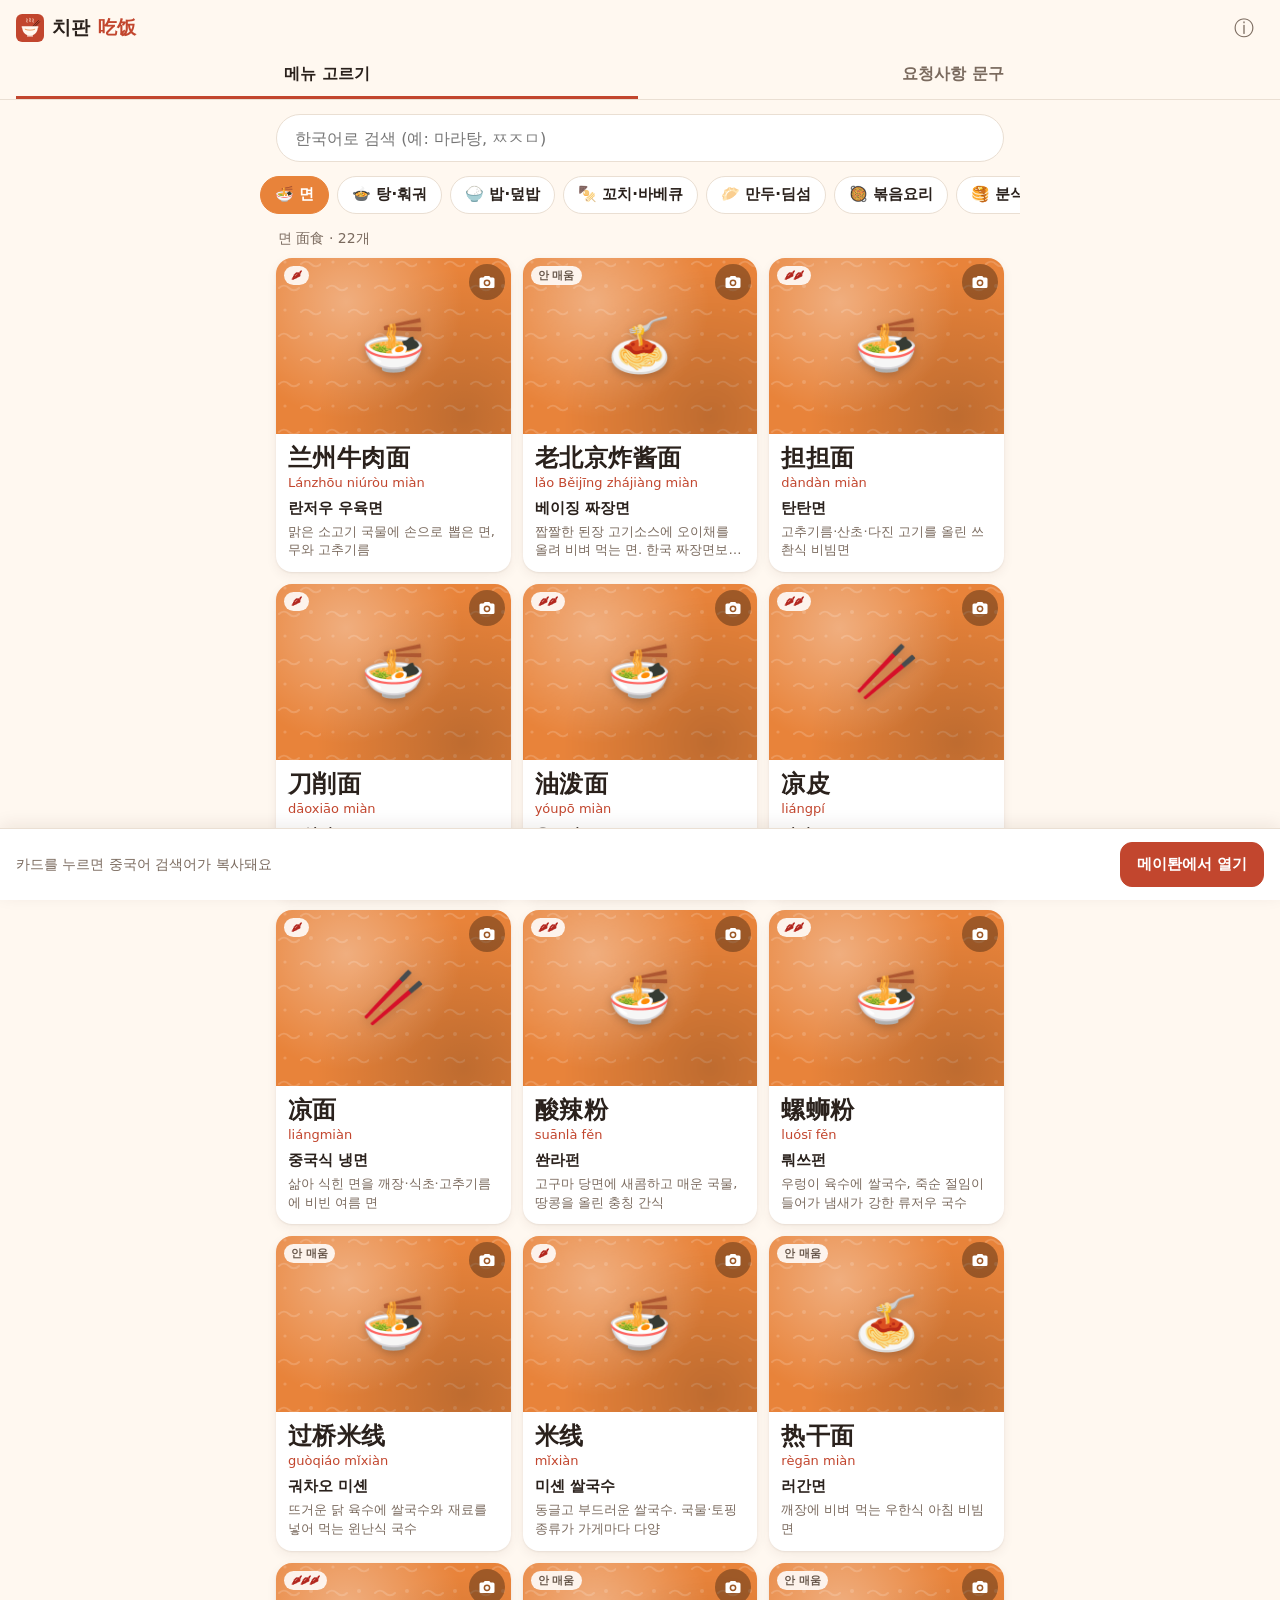
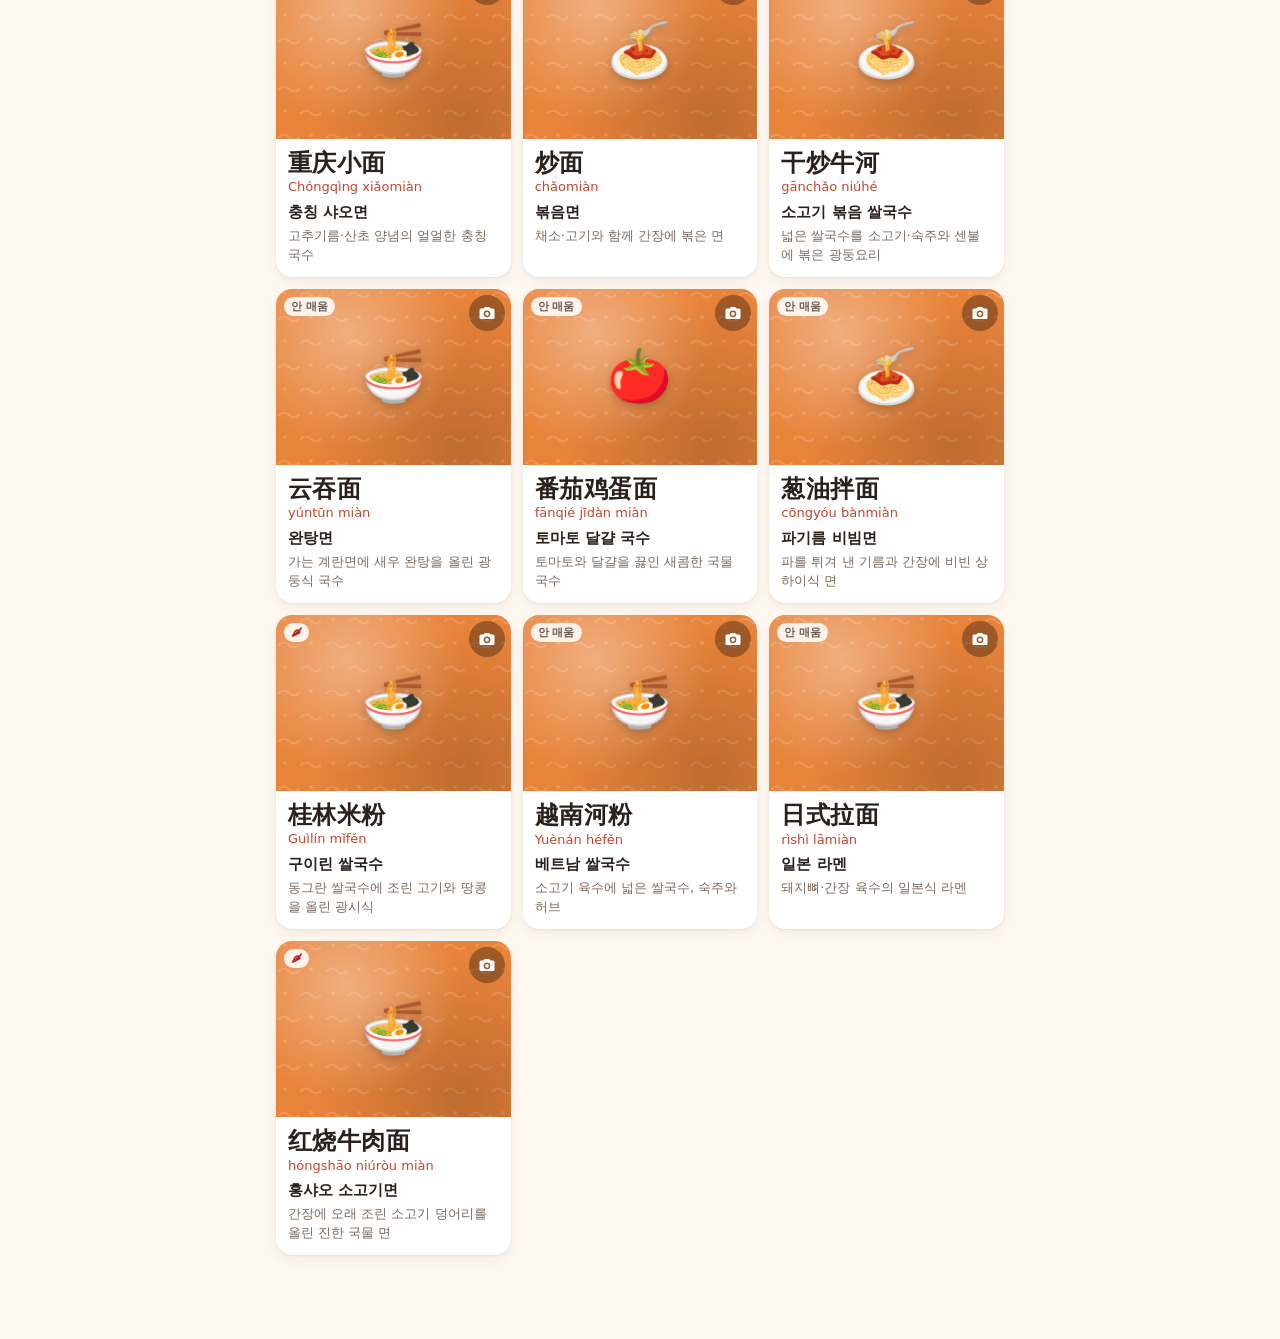
==== index.html @ 84fa2842 "치판 첫 버전: 메뉴 카드·중국어 검색어 복사·요청사항 메모 PWA - 카테고리 10개, 음식 190개, 요청사항 35개 (data/*.json) - 카드 탭 시 중국어 검색어 자" ====
<!doctype html>
<html lang="ko">
<head>
<meta charset="utf-8">
<meta name="viewport" content="width=device-width, initial-scale=1, viewport-fit=cover">
<title>치판 · 중국 배달 메뉴 검색어</title>
<meta name="description" content="카테고리와 그림으로 메뉴를 고르면 중국어 검색어를 복사해 주는 폰 웹앱">
<meta name="theme-color" content="#C2462E">
<link rel="manifest" href="manifest.webmanifest">
<link rel="icon" href="icons/icon.svg" type="image/svg+xml">
<link rel="apple-touch-icon" href="icons/icon-192.png">
<meta name="apple-mobile-web-app-capable" content="yes">
<meta name="mobile-web-app-capable" content="yes">
<meta name="apple-mobile-web-app-title" content="치판">
<link rel="stylesheet" href="css/style.css">
</head>
<body>
<header class="top">
  <div class="brand">
    <img src="icons/icon.svg" alt="" width="28" height="28">
    <span class="brand-name">치판 <span lang="zh-CN">吃饭</span></span>
    <button class="icon-btn" id="aboutBtn" aria-label="앱 정보">ⓘ</button>
  </div>
  <nav class="tabs" role="tablist">
    <button role="tab" class="tab is-on" data-view="menu" aria-selected="true">메뉴 고르기</button>
    <button role="tab" class="tab" data-view="memo" aria-selected="false">요청사항 문구</button>
  </nav>
</header>

<div class="inapp" id="inappBanner" hidden>
  <p><b>앱 안의 브라우저에서는 배달앱 열기가 막혀요.</b><br>
    <span id="inappHow">오른쪽 위 메뉴(⋯)에서 ‘브라우저로 열기’를 눌러 주세요.</span></p>
  <button class="btn small" id="copyUrlBtn">이 주소 복사</button>
</div>

<main>
  <section id="view-menu" class="view">
    <div class="searchbar">
      <input id="q" type="search" inputmode="search" autocomplete="off"
             placeholder="한국어로 검색 (예: 마라탕, ㅉㅈㅁ)" aria-label="메뉴 검색">
      <button class="icon-btn" id="qClear" aria-label="검색어 지우기" hidden>✕</button>
    </div>
    <div class="cats" id="cats" role="tablist" aria-label="카테고리"></div>
    <p class="result-info" id="resultInfo"></p>
    <div class="grid" id="grid"></div>
    <p class="empty" id="empty" hidden>찾는 메뉴가 없어요. 다른 이름이나 초성으로 검색해 보세요.</p>
  </section>

  <section id="view-memo" class="view" hidden>
    <div class="memo-preview">
      <div class="memo-label">주문 메모 (중국어)</div>
      <div class="memo-zh" id="memoZh" lang="zh-CN">아래에서 요청사항을 골라 주세요</div>
      <div class="memo-ko" id="memoKo"></div>
      <div class="memo-actions">
        <button class="btn primary" id="memoCopy" disabled>메모 복사</button>
        <button class="btn" id="memoClear" disabled>모두 지우기</button>
      </div>
      <p class="hint">배달앱 주문 화면의 ‘备注(요청사항)’ 칸에 붙여넣으세요.</p>
    </div>
    <div id="memoGroups"></div>
  </section>
</main>

<div class="dock" id="dock">
  <div class="dock-text" id="dockText">카드를 누르면 중국어 검색어가 복사돼요</div>
  <button class="btn primary" id="openBtn">메이퇀에서 열기</button>
</div>

<div class="toast" id="toast" role="status" aria-live="polite"></div>

<div class="sheet-back" id="sheetBack" hidden></div>
<div class="sheet" id="sheet" role="dialog" aria-modal="true" hidden>
  <button class="icon-btn sheet-close" id="sheetClose" aria-label="닫기">✕</button>
  <div id="sheetBody"></div>
</div>

<input type="file" id="photoInput" accept="image/*" hidden>

<script src="js/config.js"></script>
<script src="js/hangul.js"></script>
<script src="js/photos.js"></script>
<script src="js/open.js"></script>
<script src="js/app.js"></script>
</body>
</html>
---- css/style.css ----
/* 외부 폰트·CDN 없이 기기 기본 글꼴만 쓴다 (중국에서도 열리게) */
:root {
  --bg: #FFF8F0;
  --surface: #FFFFFF;
  --ink: #2A211C;
  --muted: #7A6A5E;
  --line: #EADFD3;
  --accent: #C2462E;
  --accent-ink: #FFFFFF;
  --chip: #F4EAE0;
  --shadow: 0 1px 2px rgba(60, 30, 10, .08), 0 4px 12px rgba(60, 30, 10, .06);
  --font: system-ui, -apple-system, "Segoe UI", Roboto, "Apple SD Gothic Neo", "Noto Sans KR", "Malgun Gothic", sans-serif;
  --font-zh: "PingFang SC", "Noto Sans SC", "Noto Sans CJK SC", "Source Han Sans SC", "Microsoft YaHei", "MiSans", "HarmonyOS Sans SC", sans-serif;
  --dock-h: 72px;
  color-scheme: light;
}
@media (prefers-color-scheme: dark) {
  :root {
    --bg: #1B1613; --surface: #26201C; --ink: #F3EAE2; --muted: #B3A396;
    --line: #3A302A; --accent: #E0674D; --chip: #322A25;
    --shadow: 0 1px 2px rgba(0,0,0,.4);
    color-scheme: dark;
  }
}

* { box-sizing: border-box; }
html { -webkit-text-size-adjust: 100%; }
body {
  margin: 0; background: var(--bg); color: var(--ink);
  font: 16px/1.45 var(--font);
  padding-bottom: calc(var(--dock-h) + env(safe-area-inset-bottom) + 12px);
  -webkit-tap-highlight-color: transparent;
}
body.no-dock { padding-bottom: calc(env(safe-area-inset-bottom) + 24px); }
[lang="zh-CN"] { font-family: var(--font-zh); }
button { font: inherit; color: inherit; cursor: pointer; }
[hidden] { display: none !important; }

/* 헤더 */
.top {
  position: sticky; top: 0; z-index: 20;
  background: var(--bg); padding: calc(env(safe-area-inset-top) + 8px) 16px 0;
  border-bottom: 1px solid var(--line);
}
.brand { display: flex; align-items: center; gap: 8px; }
.brand-name { font-weight: 800; font-size: 19px; letter-spacing: -.01em; flex: 1; }
.brand-name [lang] { color: var(--accent); margin-left: 2px; }
.icon-btn {
  border: 0; background: transparent; width: 40px; height: 40px; border-radius: 20px;
  font-size: 20px; display: inline-grid; place-items: center; color: var(--muted);
}
.icon-btn:active { background: var(--chip); }
.tabs { display: flex; gap: 4px; margin-top: 4px; }
.tab {
  flex: 1; border: 0; background: transparent; padding: 10px 0 11px; font-weight: 700; color: var(--muted);
  border-bottom: 3px solid transparent;
}
.tab.is-on { color: var(--ink); border-bottom-color: var(--accent); }

/* 앱 내 브라우저 안내 */
.inapp {
  margin: 12px 16px 0; padding: 12px 14px; border-radius: 12px;
  background: #FFF0C8; color: #4A3400; display: flex; gap: 10px; align-items: center;
}
.inapp p { margin: 0; flex: 1; font-size: 14px; }
@media (prefers-color-scheme: dark) { .inapp { background: #4A3A10; color: #FFEBB0; } }

main { max-width: 760px; margin: 0 auto; }
.view { padding: 0 16px; }

/* 검색 */
.searchbar { position: relative; margin-top: 14px; }
.searchbar input {
  width: 100%; height: 48px; border-radius: 24px; border: 1.5px solid var(--line);
  background: var(--surface); color: var(--ink); padding: 0 46px 0 18px; font: inherit; font-size: 16px;
  -webkit-appearance: none; appearance: none;
}
.searchbar input:focus { outline: none; border-color: var(--accent); }
.searchbar input::-webkit-search-cancel-button { display: none; }
.searchbar .icon-btn { position: absolute; right: 4px; top: 4px; font-size: 16px; }

/* 카테고리 */
.cats {
  display: flex; gap: 8px; overflow-x: auto; margin: 12px -16px 0; padding: 2px 16px 6px;
  scrollbar-width: none; scroll-snap-type: x proximity;
}
.cats::-webkit-scrollbar { display: none; }
.cat {
  flex: none; border: 1.5px solid var(--line); background: var(--surface); border-radius: 20px;
  padding: 7px 14px; font-size: 15px; font-weight: 600; white-space: nowrap; scroll-snap-align: start;
}
.cat.is-on { background: var(--c); border-color: var(--c); color: #fff; }
.result-info { margin: 8px 2px 10px; color: var(--muted); font-size: 14px; }

/* 카드 그리드 */
.grid { display: grid; grid-template-columns: repeat(2, minmax(0, 1fr)); gap: 12px; }
@media (min-width: 560px) { .grid { grid-template-columns: repeat(3, minmax(0, 1fr)); } }
.card {
  background: var(--surface); border-radius: 16px; overflow: hidden; box-shadow: var(--shadow);
  display: flex; flex-direction: column; cursor: pointer; user-select: none; -webkit-user-select: none;
  transition: transform .08s ease;
}
.card:active { transform: scale(.97); }
.card:focus-visible { outline: 3px solid var(--accent); outline-offset: 2px; }
.art {
  position: relative; aspect-ratio: 4 / 3;
  background-color: var(--c);
  background-image:
    radial-gradient(circle at 30% 25%, rgba(255,255,255,.35), rgba(255,255,255,0) 55%),
    radial-gradient(circle at 80% 90%, rgba(0,0,0,.18), rgba(0,0,0,0) 60%),
    url("../icons/pattern.svg");
  background-size: cover, cover, 48px 48px;
  background-position: center;
  display: grid; place-items: center;
}
.art.has-photo { background-size: cover; }
.art.has-photo .emoji { display: none; }
.emoji {
  font-size: 52px; line-height: 1;
  font-family: "Apple Color Emoji", "Segoe UI Emoji", "Noto Color Emoji", sans-serif;
  filter: drop-shadow(0 3px 4px rgba(0,0,0,.2));
}
.spice-chip {
  position: absolute; left: 8px; top: 8px; font-size: 11px; font-weight: 700; line-height: 1;
  background: rgba(255,255,255,.88); color: #6a5a4e; border-radius: 10px; padding: 4px 7px;
}
.spice-chip.hot { color: #B3261E; letter-spacing: -2px; padding-right: 9px; }
.more {
  position: absolute; right: 6px; top: 6px; width: 36px; height: 36px; border-radius: 18px; border: 0;
  background: rgba(0,0,0,.32); color: #fff; display: grid; place-items: center;
}
.more:active { background: rgba(0,0,0,.5); }
.body { padding: 10px 12px 12px; display: flex; flex-direction: column; gap: 1px; }
.zh { font-size: 24px; font-weight: 700; line-height: 1.2; letter-spacing: .02em; word-break: keep-all; overflow-wrap: anywhere; }
.py { font-size: 13px; color: var(--accent); }
.ko { font-size: 15px; font-weight: 600; margin-top: 4px; }
.check {
  display: inline-block; font-size: 11px; font-weight: 700; color: #8A5A00; background: #FFE9B8;
  border-radius: 6px; padding: 1px 5px; vertical-align: 2px;
}
.desc {
  font-size: 13px; color: var(--muted); margin-top: 2px;
  display: -webkit-box; -webkit-line-clamp: 2; -webkit-box-orient: vertical; overflow: hidden;
}
.empty { text-align: center; color: var(--muted); padding: 40px 12px; }

/* 하단 고정 바 */
.dock {
  position: fixed; left: 0; right: 0; bottom: 0; z-index: 30;
  display: flex; align-items: center; gap: 10px;
  padding: 10px 16px calc(10px + env(safe-area-inset-bottom));
  min-height: var(--dock-h);
  background: var(--surface); border-top: 1px solid var(--line);
  box-shadow: 0 -4px 16px rgba(60, 30, 10, .08);
}
.dock-text { flex: 1; font-size: 14px; color: var(--muted); line-height: 1.3; min-width: 0; }
.dock-text b { color: var(--ink); font-size: 18px; }
.dock-text small { font-size: 12px; }

.btn {
  border: 1.5px solid var(--line); background: var(--surface); border-radius: 12px;
  padding: 11px 16px; font-weight: 700; font-size: 15px; white-space: nowrap;
}
.btn:active { filter: brightness(.95); }
.btn.primary { background: var(--accent); border-color: var(--accent); color: var(--accent-ink); }
.btn.danger { color: #B3261E; }
.btn.small { padding: 7px 10px; font-size: 13px; }
.btn:disabled { opacity: .45; }

/* 토스트 */
.toast {
  position: fixed; left: 50%; bottom: calc(var(--dock-h) + env(safe-area-inset-bottom) + 14px); z-index: 60;
  transform: translate(-50%, 20px); opacity: 0; pointer-events: none;
  background: #2A211C; color: #fff; padding: 11px 18px; border-radius: 22px; font-size: 15px;
  max-width: calc(100% - 32px); width: max-content; text-align: center;
  transition: opacity .18s ease, transform .18s ease;
  box-shadow: 0 6px 20px rgba(0,0,0,.25);
}
.toast b { font-size: 17px; }
.toast.is-on { opacity: 1; transform: translate(-50%, 0); }
body.no-dock .toast { bottom: calc(env(safe-area-inset-bottom) + 24px); }

/* 바텀 시트 */
.sheet-back {
  position: fixed; inset: 0; z-index: 40; background: rgba(0,0,0,.4); opacity: 0; transition: opacity .2s;
}
.sheet-back.is-on { opacity: 1; }
.sheet {
  position: fixed; left: 0; right: 0; bottom: 0; z-index: 50; max-height: 90vh; overflow-y: auto;
  background: var(--surface); border-radius: 20px 20px 0 0;
  padding: 18px 16px calc(20px + env(safe-area-inset-bottom));
  transform: translateY(100%); transition: transform .2s ease;
  max-width: 760px; margin: 0 auto;
}
.sheet.is-on { transform: translateY(0); }
.sheet-close { position: absolute; right: 8px; top: 8px; z-index: 2; }
.sheet h2 { margin: 4px 40px 10px 0; font-size: 20px; }
.sheet h3 { margin: 18px 0 6px; font-size: 16px; }
.sheet p { margin: 6px 0; font-size: 15px; }
.steps { padding-left: 22px; margin: 6px 0 10px; }
.steps li { margin: 4px 0; }
.detail-art { border-radius: 14px; aspect-ratio: 16 / 9; margin-top: 28px; }
.detail-art .emoji { font-size: 76px; }
.detail-zh { font-size: 46px; font-weight: 800; text-align: center; margin-top: 12px; line-height: 1.15; }
.detail-py { text-align: center; color: var(--accent); font-size: 17px; }
.detail-ko { text-align: center; font-weight: 700; margin-top: 4px; }
.detail-ko span { font-weight: 500; color: var(--muted); }
.detail-desc { text-align: center; color: var(--muted); }
.row { display: flex; gap: 8px; margin-top: 12px; flex-wrap: wrap; }
.row .btn { flex: 1; }
.note { background: #FFF4D6; color: #6A4A00; border-radius: 10px; padding: 8px 10px; font-size: 14px !important; }
@media (prefers-color-scheme: dark) { .note { background: #4A3A10; color: #FFEBB0; } }
.hint { color: var(--muted); font-size: 13px !important; }

/* 요청사항 */
.memo-preview {
  position: sticky; top: 98px; z-index: 10; margin: 14px -4px 4px; padding: 14px;
  background: var(--surface); border-radius: 16px; box-shadow: var(--shadow);
}
.memo-label { font-size: 13px; color: var(--muted); font-weight: 600; }
.memo-zh { font-size: 22px; font-weight: 700; margin-top: 4px; line-height: 1.35; min-height: 30px; }
.memo-zh.is-empty { font-size: 16px; font-weight: 500; color: var(--muted); font-family: var(--font); }
.memo-ko { font-size: 13px; color: var(--muted); margin-top: 2px; }
.memo-actions { display: flex; gap: 8px; margin-top: 10px; }
.memo-actions .btn.primary { flex: 1; }
.memo-preview .hint { margin: 8px 0 0; }
.memo-group h3 { font-size: 15px; margin: 18px 0 8px; color: var(--muted); }
.chips { display: flex; flex-wrap: wrap; gap: 8px; }
.chip {
  border: 1.5px solid var(--line); background: var(--surface); border-radius: 14px;
  padding: 8px 12px; text-align: left; display: flex; flex-direction: column; font-weight: 600; font-size: 15px;
}
.chip small { font-weight: 500; color: var(--muted); font-size: 13px; }
.chip.is-on { border-color: var(--accent); background: color-mix(in srgb, var(--accent) 12%, var(--surface)); }
.chip.is-on::before { content: "✓ "; color: var(--accent); position: absolute; }
.chip { position: relative; }
.chip.is-on { padding-left: 26px; }
.chip.is-on::before { left: 10px; top: 8px; }

@media (prefers-reduced-motion: reduce) {
  * { transition: none !important; }
}
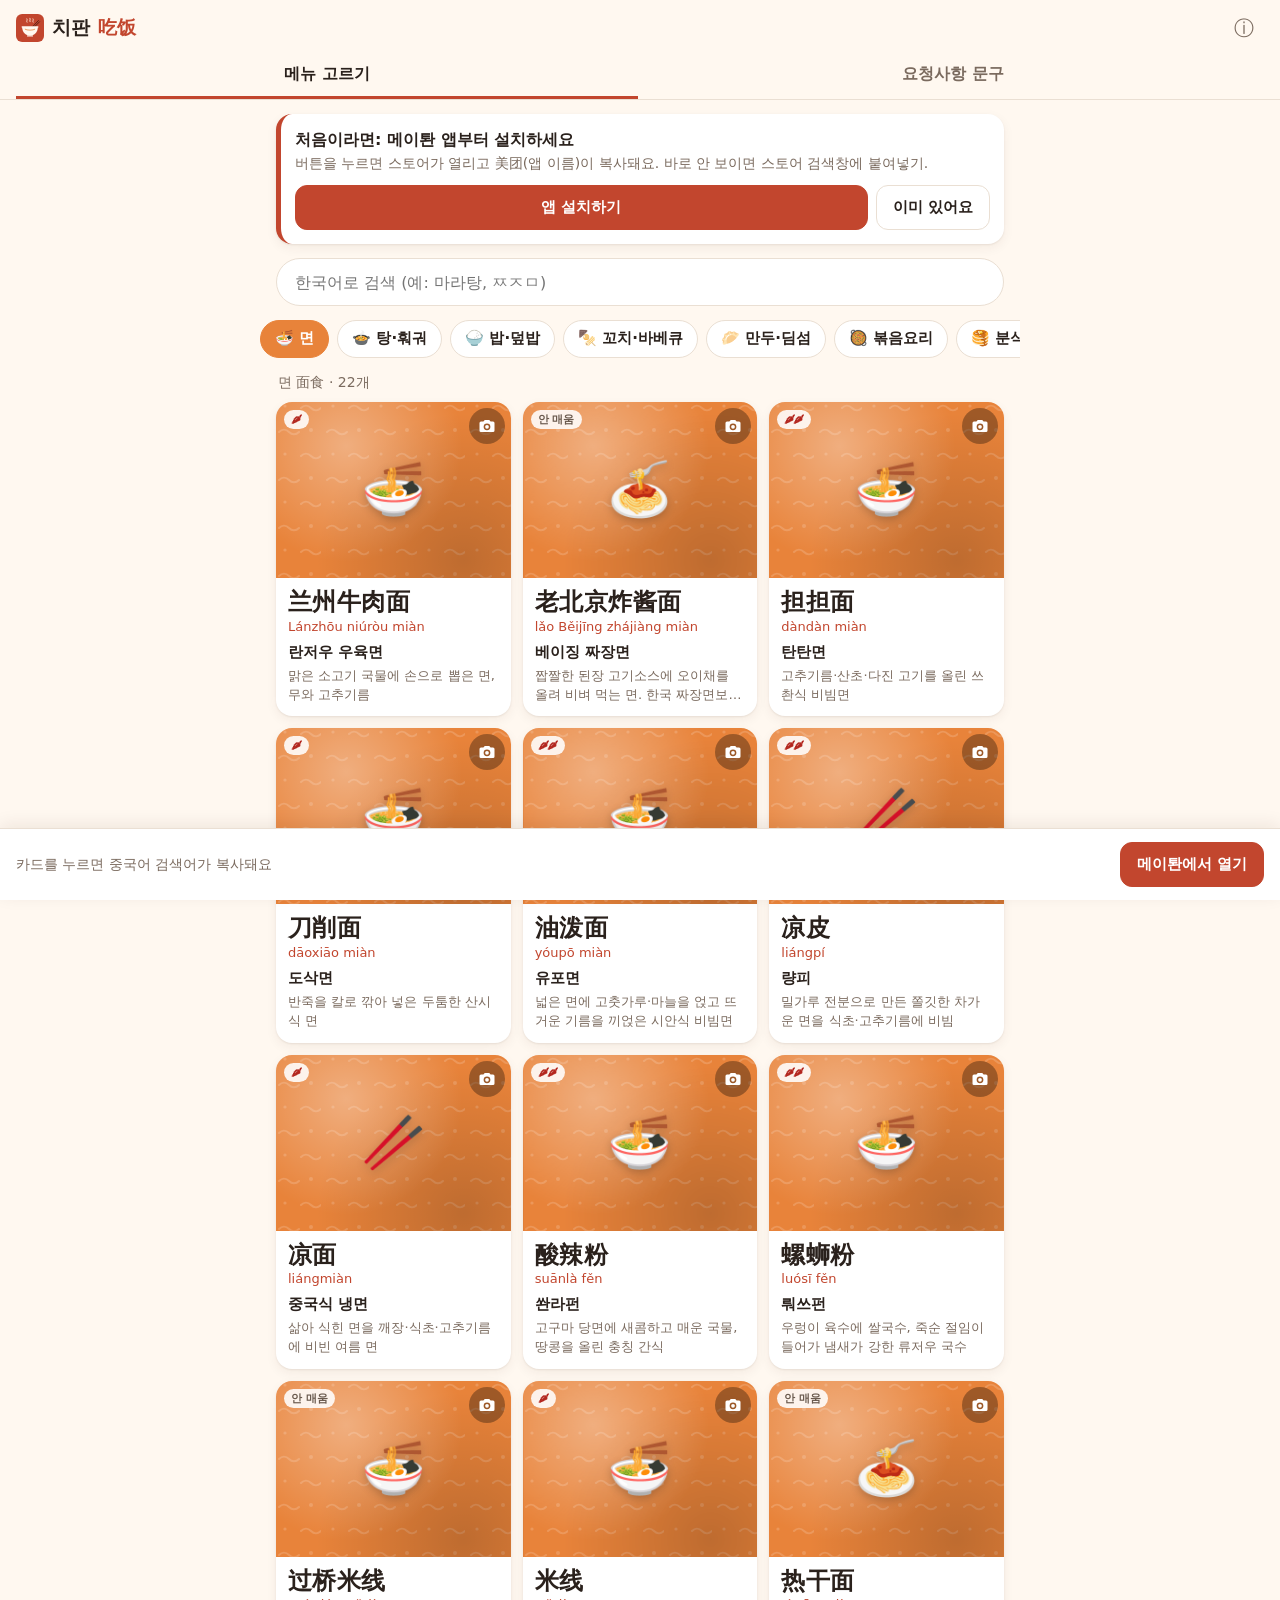
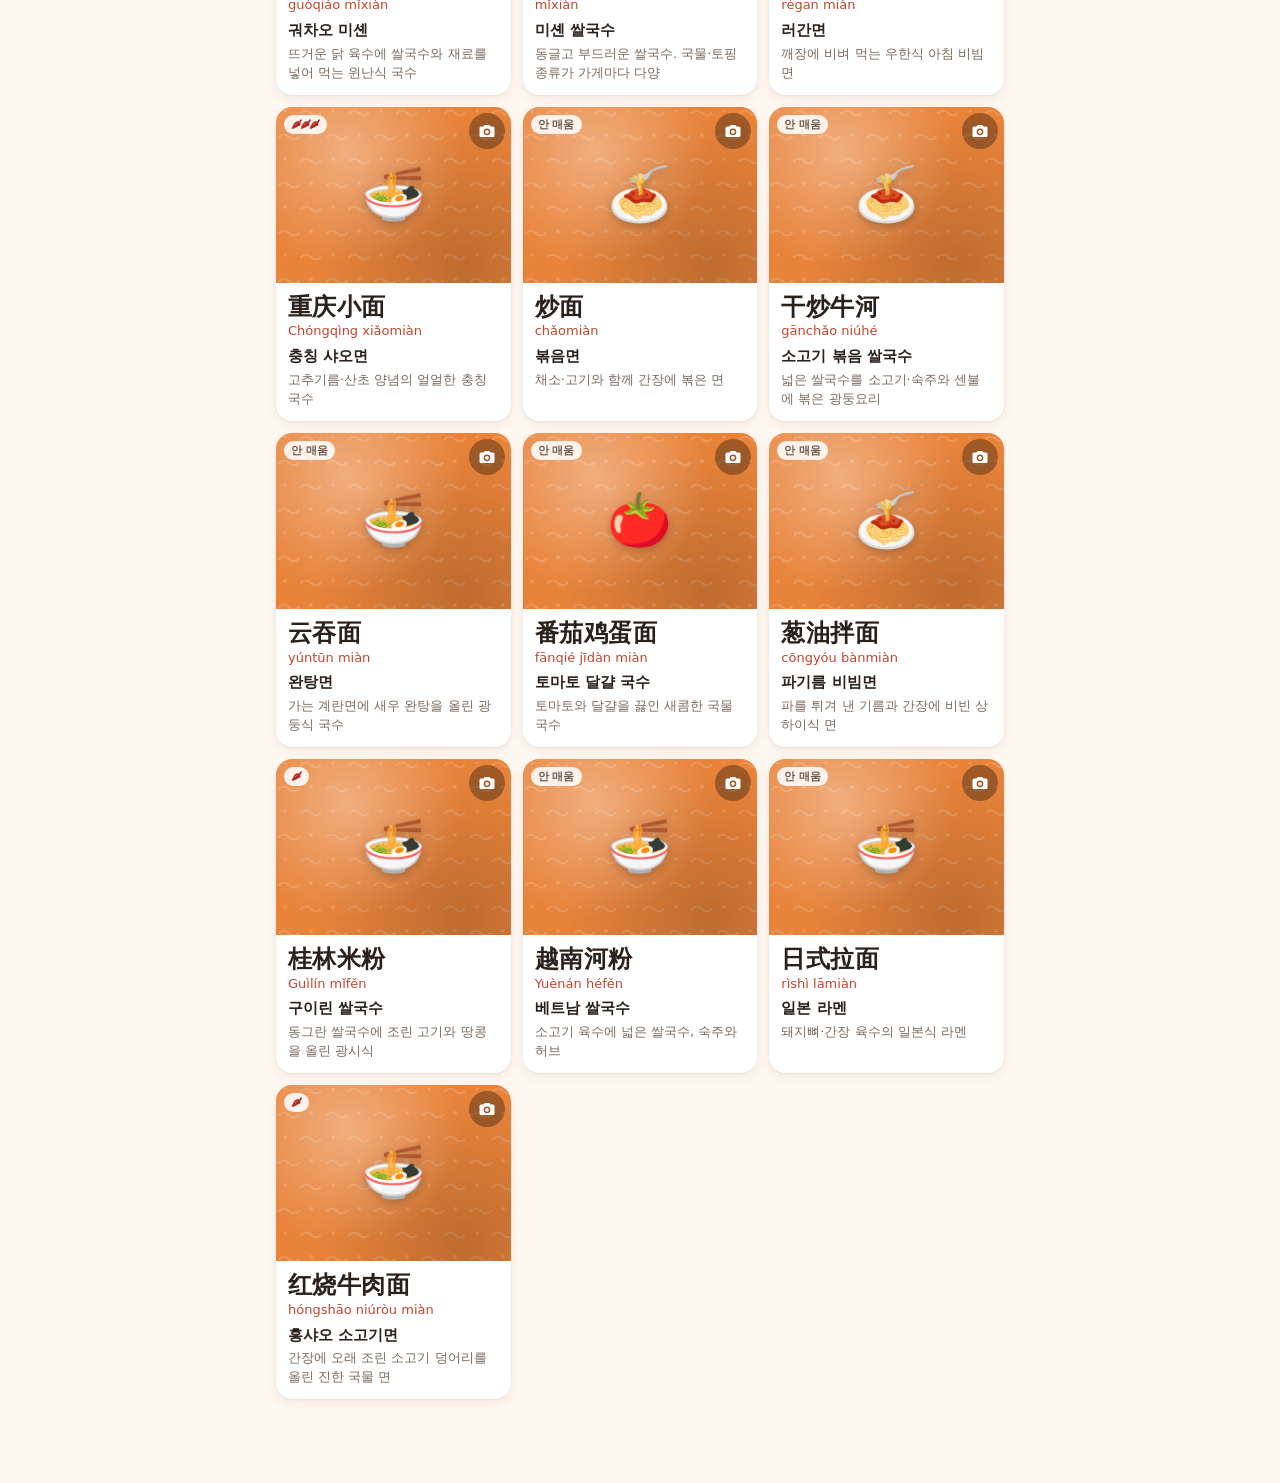
==== commit 131aa07c: "배달앱 설치 안내 추가: 스토어 열기 + 美团 복사 - 첫 화면 설치 카드([앱 설치하기] / [이미 있어요]), 정보 시트에도 설치 버튼 - 안드로이드 market:// → 안 " ====
--- a/index.html
+++ b/index.html
@@ -35,6 +35,16 @@
 
 <main>
   <section id="view-menu" class="view">
+    <div class="setup" id="setupCard" hidden>
+      <div class="setup-text">
+        <b>처음이라면: 메이퇀 앱부터 설치하세요</b>
+        <span>버튼을 누르면 스토어가 열리고 <span lang="zh-CN">美团</span>(앱 이름)이 복사돼요. 바로 안 보이면 스토어 검색창에 붙여넣기.</span>
+      </div>
+      <div class="setup-actions">
+        <button class="btn primary" id="installBtn">앱 설치하기</button>
+        <button class="btn" id="setupDone">이미 있어요</button>
+      </div>
+    </div>
     <div class="searchbar">
       <input id="q" type="search" inputmode="search" autocomplete="off"
              placeholder="한국어로 검색 (예: 마라탕, ㅉㅈㅁ)" aria-label="메뉴 검색">
--- a/css/style.css
+++ b/css/style.css
@@ -240,3 +240,13 @@
 @media (prefers-reduced-motion: reduce) {
   * { transition: none !important; }
 }
+
+/* 첫 실행: 배달앱 설치 안내 */
+.setup {
+  margin-top: 14px; padding: 14px; border-radius: 16px; background: var(--surface); box-shadow: var(--shadow);
+  border-left: 5px solid var(--accent);
+}
+.setup-text b { display: block; font-size: 16px; }
+.setup-text span { font-size: 14px; color: var(--muted); }
+.setup-actions { display: flex; gap: 8px; margin-top: 10px; }
+.setup-actions .btn.primary { flex: 1; }
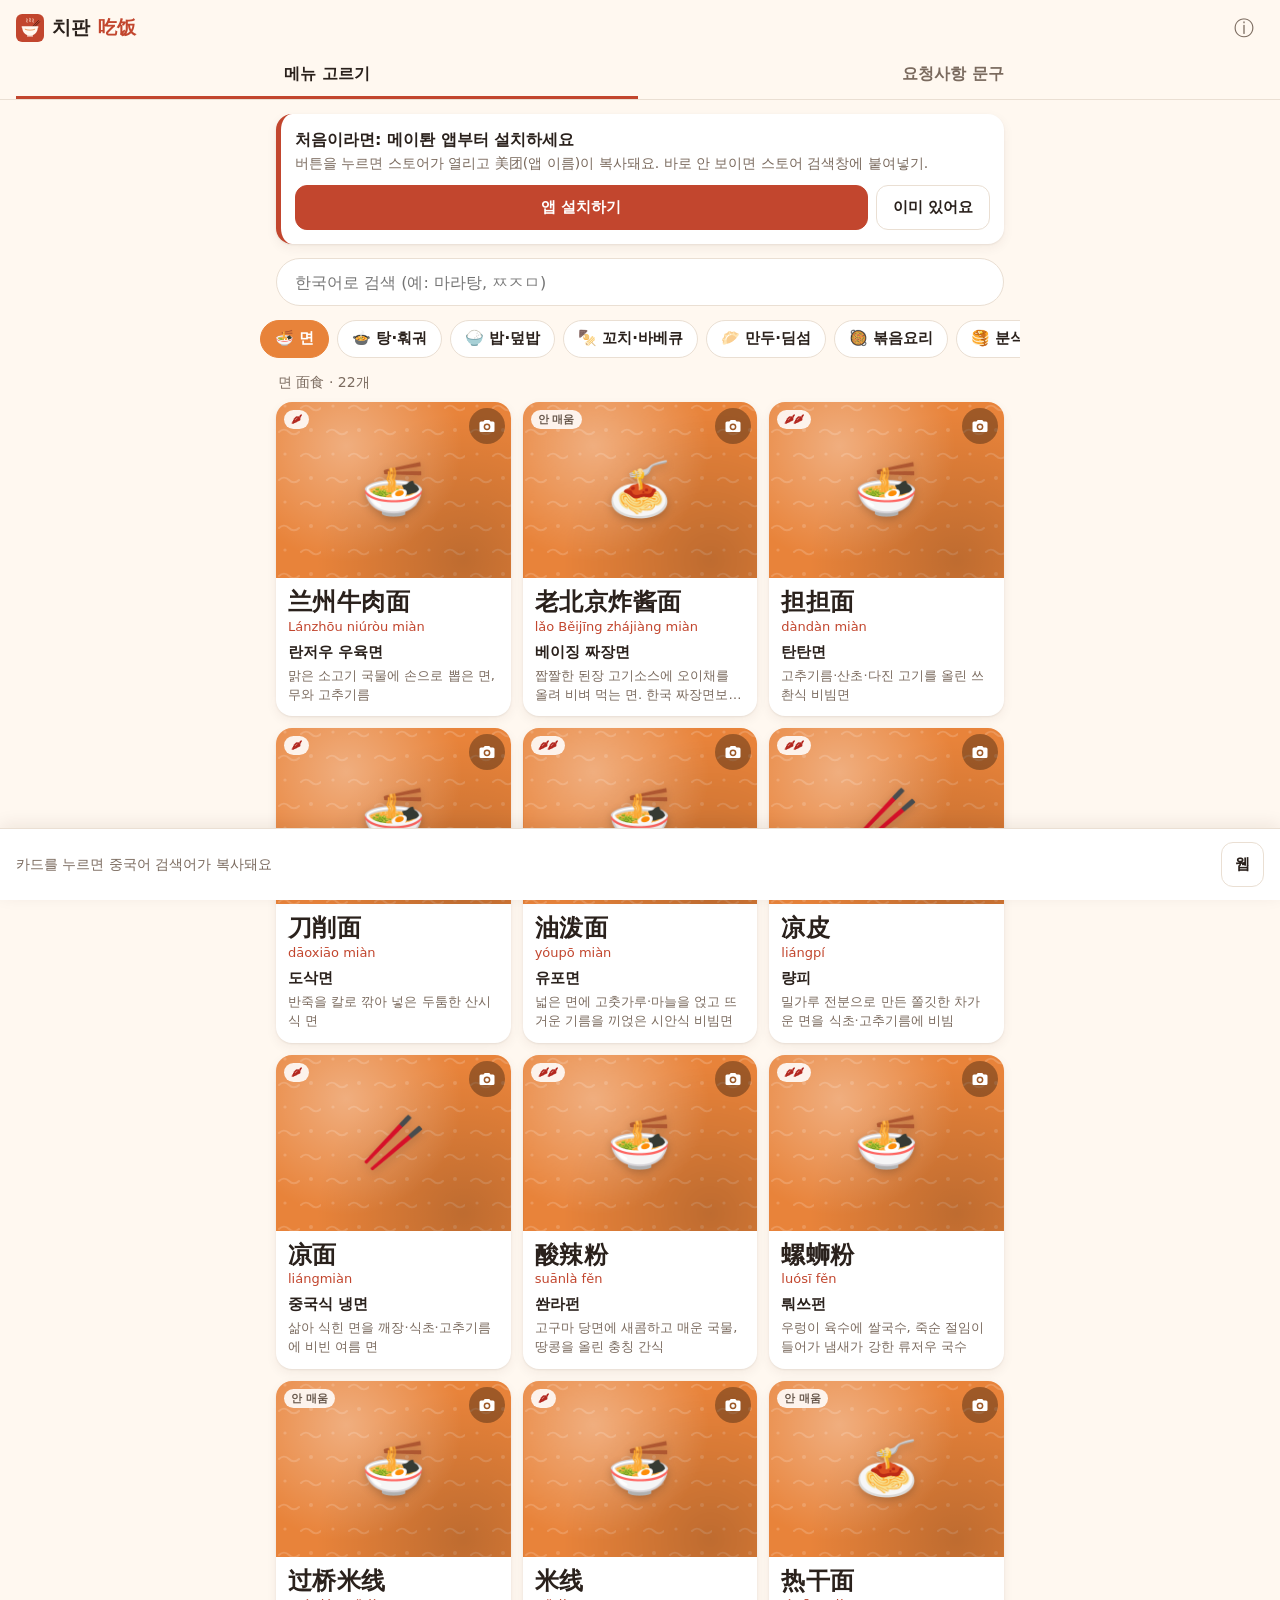
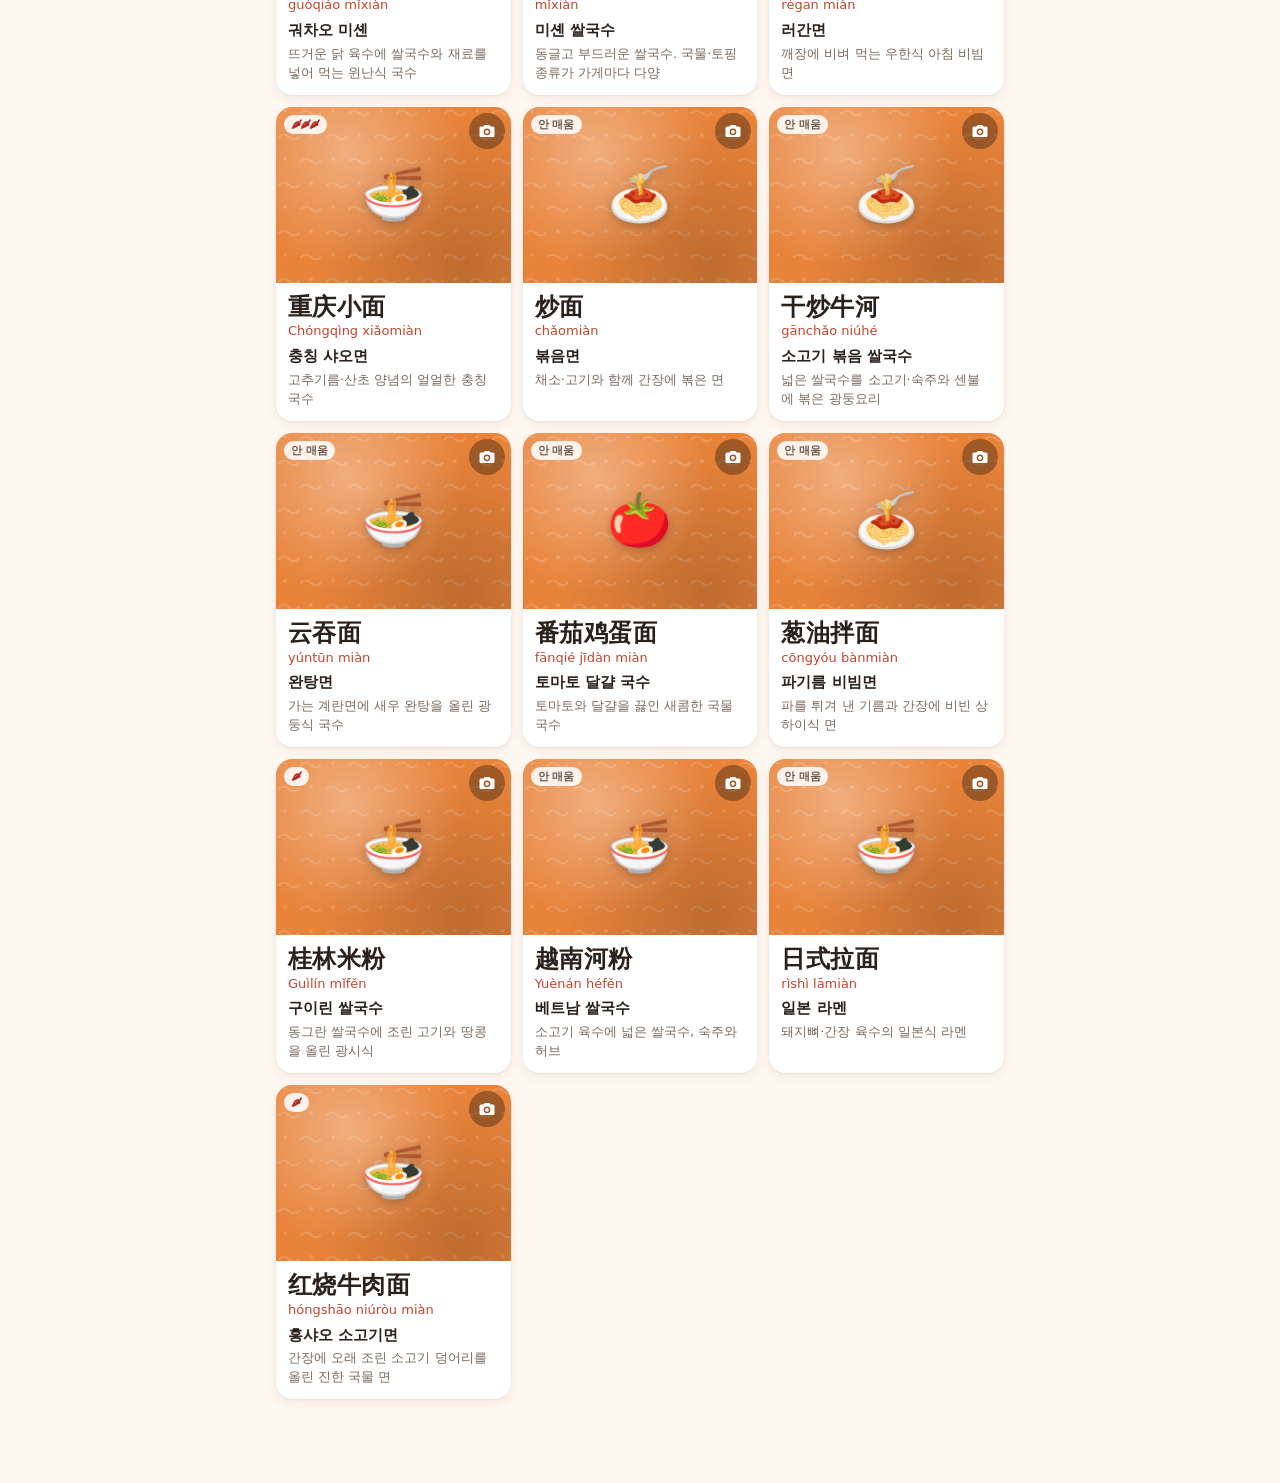
==== commit 65ac182d: "열기 버튼을 [앱으로 열기] / [웹] 두 개로 - 앱: 폰 종류(안드로이드/아이폰) 자동 인식 후 시도, 안 열리면 H5 - 웹 페이지에선 앱 설치 여부를 알 수 없으므로 사용자" ====
--- a/index.html
+++ b/index.html
@@ -73,7 +73,10 @@
 
 <div class="dock" id="dock">
   <div class="dock-text" id="dockText">카드를 누르면 중국어 검색어가 복사돼요</div>
-  <button class="btn primary" id="openBtn">메이퇀에서 열기</button>
+  <div class="dock-btns">
+    <button class="btn" id="openWebBtn" aria-label="메이퇀 웹으로 열기">웹</button>
+    <button class="btn primary" id="openAppBtn" aria-label="메이퇀 앱으로 열기">앱으로 열기</button>
+  </div>
 </div>
 
 <div class="toast" id="toast" role="status" aria-live="polite"></div>
--- a/css/style.css
+++ b/css/style.css
@@ -250,3 +250,6 @@
 .setup-text span { font-size: 14px; color: var(--muted); }
 .setup-actions { display: flex; gap: 8px; margin-top: 10px; }
 .setup-actions .btn.primary { flex: 1; }
+
+.dock-btns { display: flex; gap: 6px; flex: none; }
+.dock-btns .btn { padding: 11px 13px; }
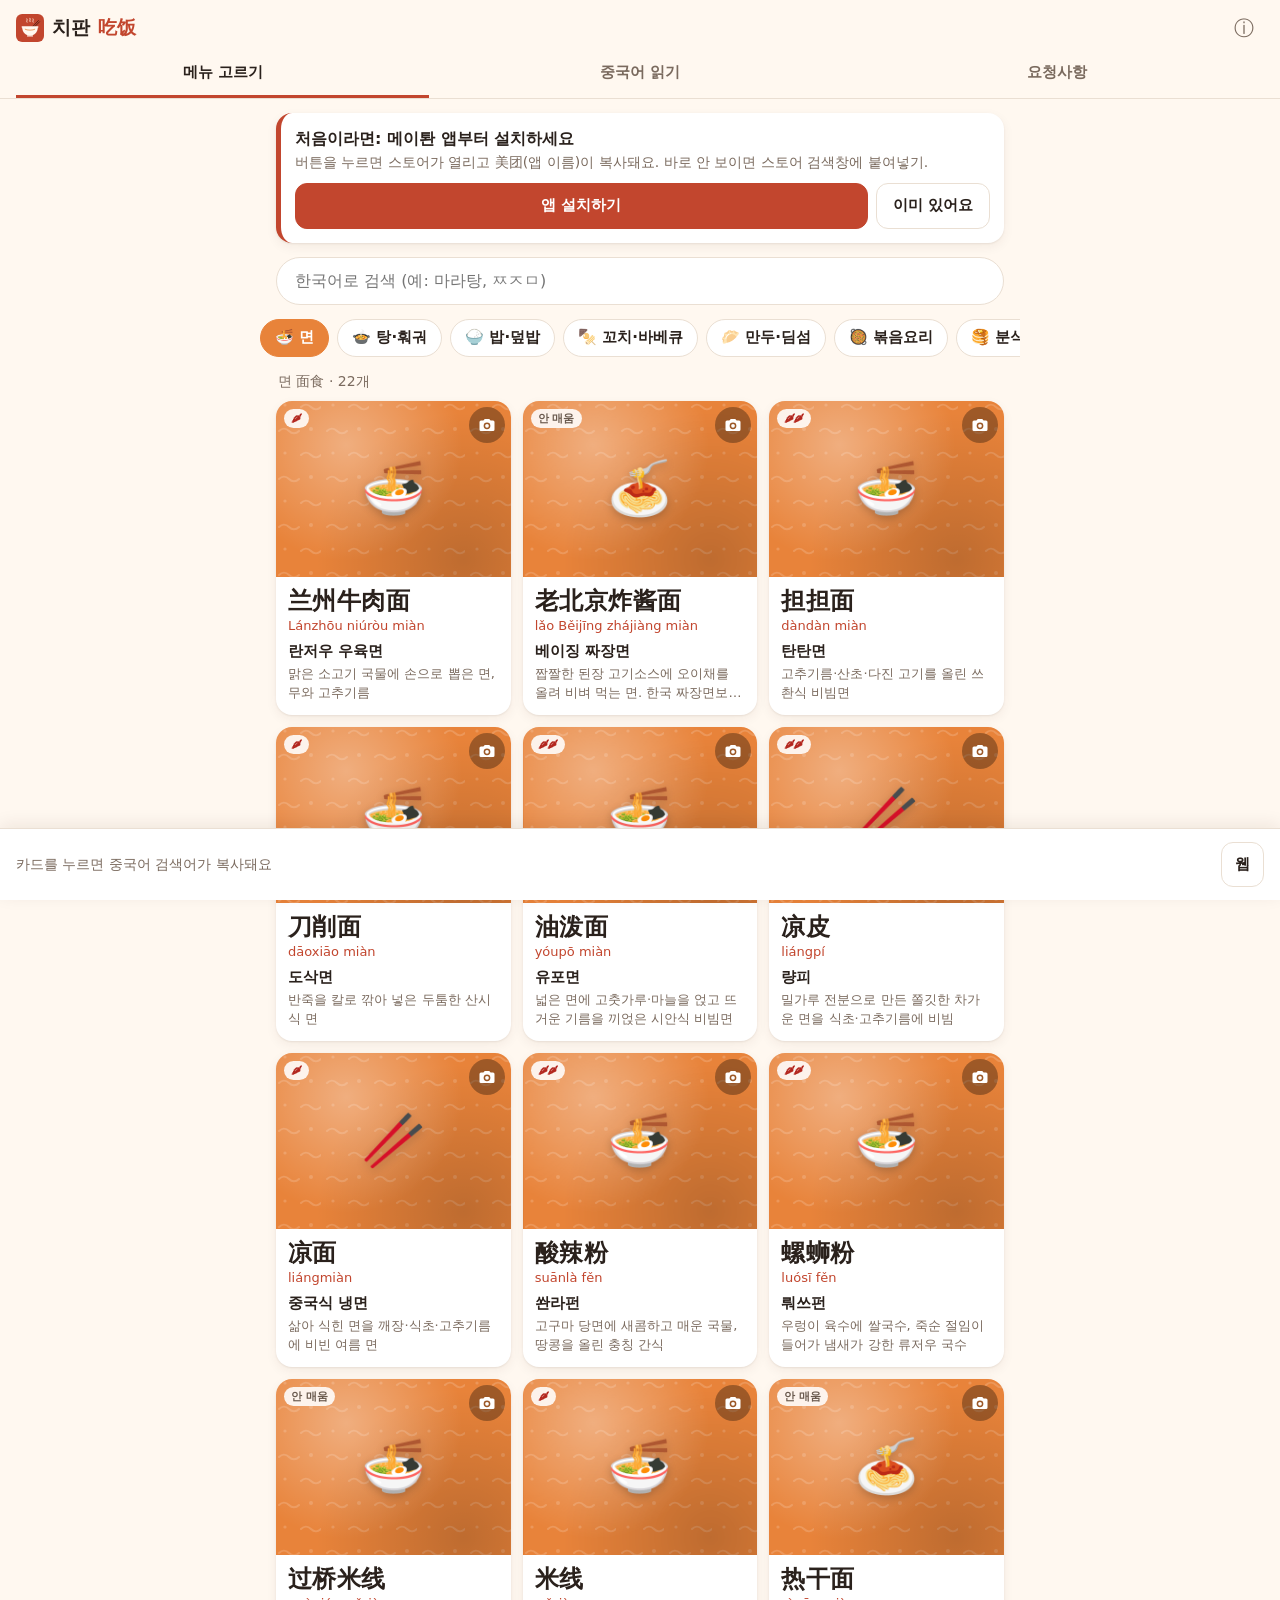
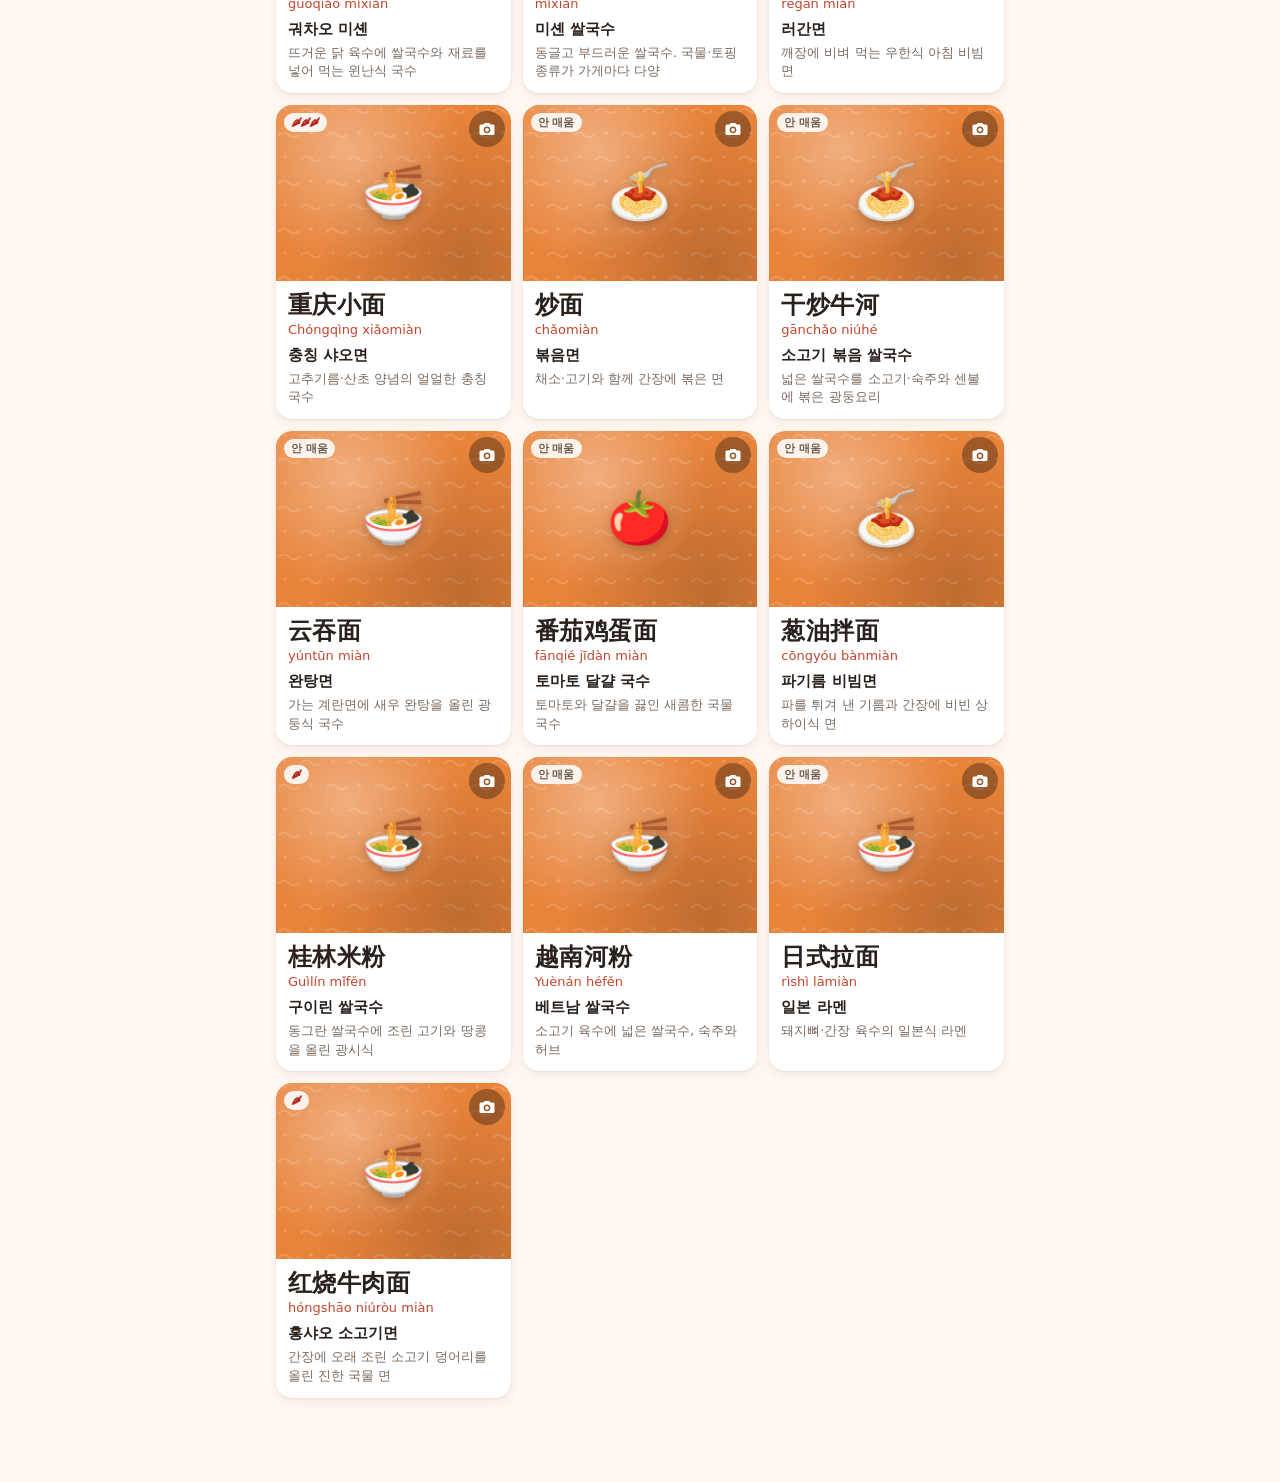
==== commit 1f484d42: "중국어 읽기 탭: 붙여넣은 메뉴·옵션 글에 한국어 뜻 달기 + 단어장 222개 - 메뉴·요청사항·단어장을 합친 사전으로 가장 긴 단어부터 맞춤 - 옵션·맛·음료·재료·주문·배달 상" ====
--- a/index.html
+++ b/index.html
@@ -23,7 +23,8 @@
   </div>
   <nav class="tabs" role="tablist">
     <button role="tab" class="tab is-on" data-view="menu" aria-selected="true">메뉴 고르기</button>
-    <button role="tab" class="tab" data-view="memo" aria-selected="false">요청사항 문구</button>
+    <button role="tab" class="tab" data-view="read" aria-selected="false">중국어 읽기</button>
+    <button role="tab" class="tab" data-view="memo" aria-selected="false">요청사항</button>
   </nav>
 </header>
 
@@ -54,6 +55,22 @@
     <p class="result-info" id="resultInfo"></p>
     <div class="grid" id="grid"></div>
     <p class="empty" id="empty" hidden>찾는 메뉴가 없어요. 다른 이름이나 초성으로 검색해 보세요.</p>
+  </section>
+
+  <section id="view-read" class="view" hidden>
+    <div class="read-box">
+      <textarea id="readIn" rows="3" lang="zh-CN"
+        placeholder="메이퇀에서 복사한 메뉴·옵션 글을 붙여넣거나, 한국어로 단어를 찾아보세요 (예: 맵기, 당도)"></textarea>
+      <div class="read-actions">
+        <button class="btn" id="readPaste">붙여넣기</button>
+        <button class="btn" id="readClear">지우기</button>
+      </div>
+      <div class="read-out" id="readOut" hidden></div>
+      <p class="hint">사전에 있는 단어만 뜻을 달아요. 긴 문장은 폰의 화면 번역(Circle to Search 등)이 더 잘 돼요.
+        메이퇀 앱에서 글자가 복사되지 않으면 Circle to Search로 화면 글자를 골라 복사할 수 있어요.</p>
+    </div>
+    <div class="cats" id="glossCats" role="tablist" aria-label="단어장 분류"></div>
+    <div class="gloss" id="glossList"></div>
   </section>
 
   <section id="view-memo" class="view" hidden>
--- a/css/style.css
+++ b/css/style.css
@@ -253,3 +253,31 @@
 
 .dock-btns { display: flex; gap: 6px; flex: none; }
 .dock-btns .btn { padding: 11px 13px; }
+
+/* 중국어 읽기 */
+.read-box { margin-top: 14px; }
+.read-box textarea {
+  width: 100%; border-radius: 14px; border: 1.5px solid var(--line); background: var(--surface); color: var(--ink);
+  padding: 12px 14px; font-size: 18px; resize: vertical; font-family: var(--font-zh);
+}
+.read-box textarea::placeholder { font-family: var(--font); font-size: 14px; }
+.read-box textarea:focus { outline: none; border-color: var(--accent); }
+.read-actions { display: flex; gap: 8px; margin-top: 8px; }
+.read-actions .btn { flex: 1; }
+.read-out {
+  margin-top: 12px; padding: 12px; background: var(--surface); border-radius: 14px; box-shadow: var(--shadow);
+  display: flex; flex-wrap: wrap; align-items: flex-start; gap: 6px 4px; line-height: 1.2;
+}
+.read-out .plain { font-size: 20px; padding-top: 4px; color: var(--muted); }
+.tk { display: inline-flex; flex-direction: column; align-items: center; background: var(--chip); border-radius: 8px; padding: 4px 6px; }
+.tk.is-food { background: color-mix(in srgb, var(--accent) 14%, var(--surface)); cursor: pointer; }
+.tk-zh { font-size: 20px; font-weight: 700; }
+.tk-ko { font-size: 12px; color: var(--accent); font-weight: 600; margin-top: 2px; text-align: center; max-width: 9em; }
+.gloss { display: grid; grid-template-columns: 1fr; gap: 6px; }
+.gl {
+  display: flex; align-items: center; gap: 12px; text-align: left; border: 0; background: var(--surface);
+  border-radius: 12px; padding: 10px 14px; box-shadow: var(--shadow);
+}
+.gl-zh { font-size: 20px; font-weight: 700; min-width: 4.5em; }
+.gl-ko { font-size: 15px; color: var(--muted); }
+.tab { font-size: 15px; }
